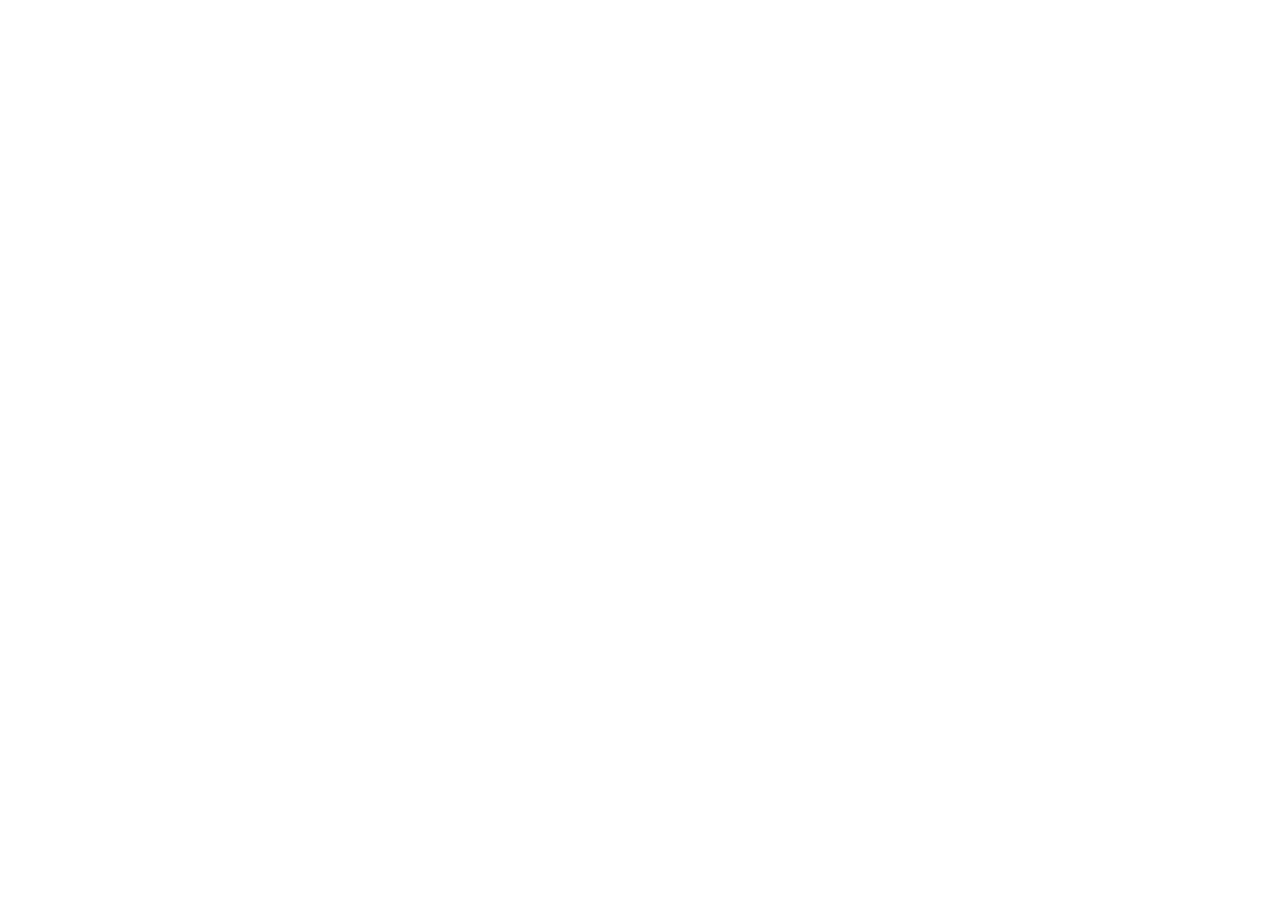
==== index.html @ 139dee9b "1" ====
<!DOCTYPE html>
<html lang="cs">
<head>
    <meta charset="UTF-8">
    <meta name="viewport" content="width=device-width, initial-scale=1.0">
    <link rel="stylesheet" href="style.css">
    <title>Projekt</title>
</head>
<body>
    
</body>
</html>
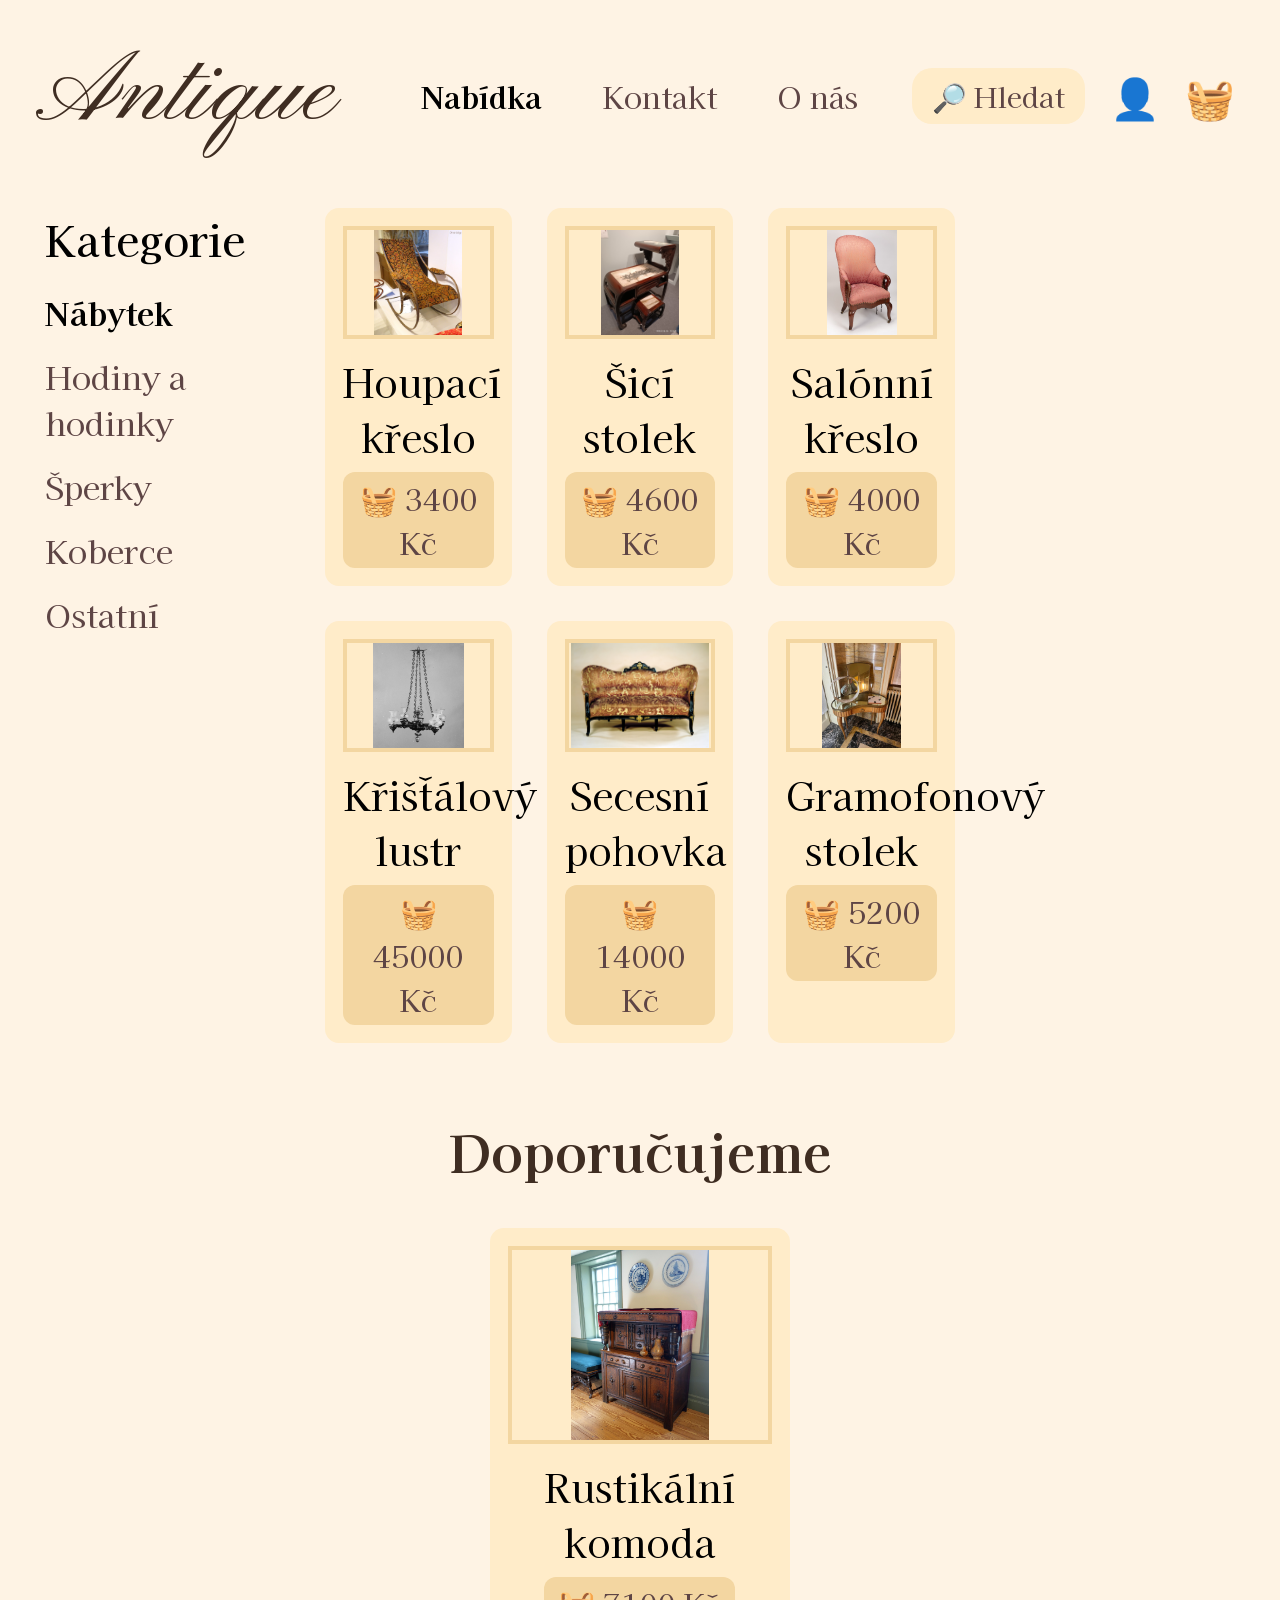
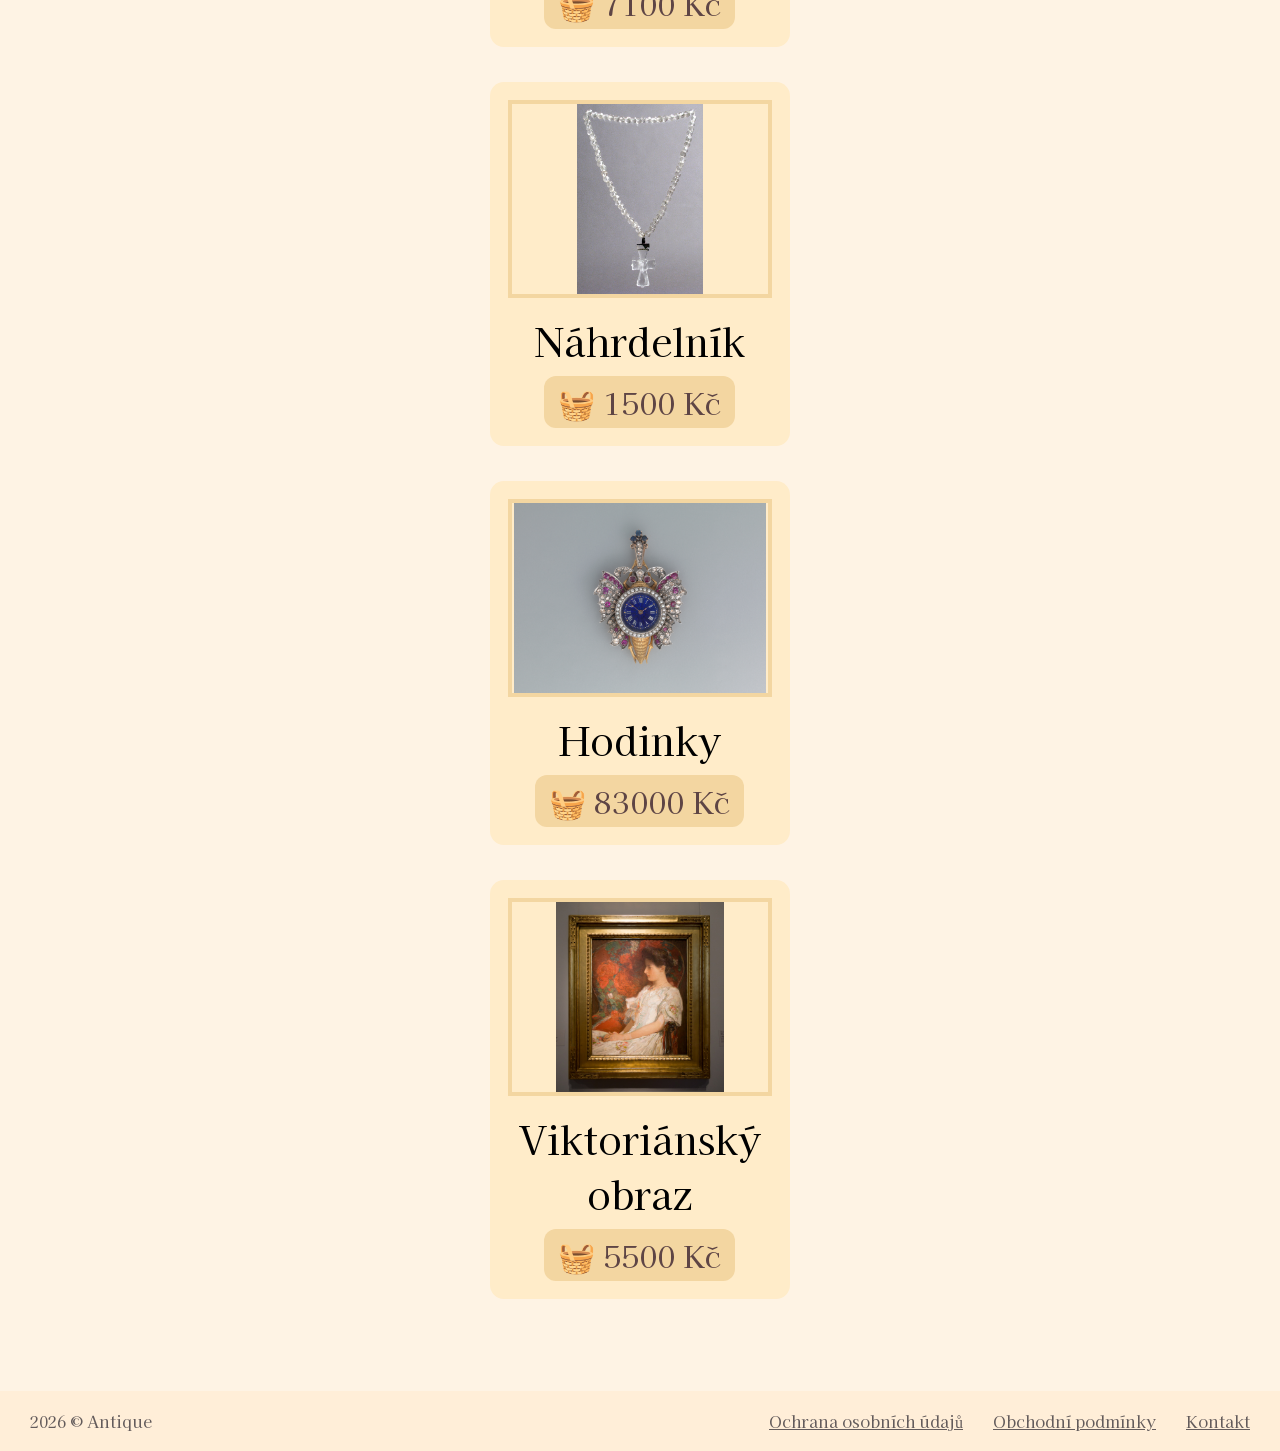
==== commit 5cdc274d: "html a css" ====
--- a/index.html
+++ b/index.html
@@ -4,9 +4,138 @@
     <meta charset="UTF-8">
     <meta name="viewport" content="width=device-width, initial-scale=1.0">
     <link rel="stylesheet" href="style.css">
+    <link rel="preconnect" href="https://fonts.googleapis.com">
+    <link rel="preconnect" href="https://fonts.gstatic.com" crossorigin>
+    <link href="https://fonts.googleapis.com/css2?family=Kaisei+Opti&family=Kapakana:wght@300..400&display=swap" rel="stylesheet">
     <title>Projekt</title>
 </head>
 <body>
+    <div class="container">
+        <header>
+        
+            <div class="logo">Antique</div>
+        
+            <nav>
+                <a href="#" class="active">Nabídka</a>
+                <a href="#">Kontakt</a>
+                <a href="#">O nás</a>
+            </nav>
+        
+            <div class="header-right">
+                <div class="search">🔎 Hledat</div>
+                <div class="icon">👤</div>
+                <div class="icon">🧺</div>
+            </div>
+        
+        </header>
     
-</body>
-</html>+        <div class="main">
+    
+            <aside class="sidebar">
+        
+                <h2>Kategorie</h2>
+        
+                <ul>
+                    <li><a class="selected" href="#">Nábytek</a></li>
+                    <li><a href="#">Hodiny a hodinky</a></li>
+                    <li><a href="#">Šperky</a></li>
+                    <li><a href="#">Koberce</a></li>
+                    <li><a href="#">Ostatní</a></li>
+                </ul>
+        
+            </aside>
+        
+            <section class="content">
+        
+                <div class="products">
+        
+                    <div class="product-card">
+                        <img src="./images/chair.jpg">
+                        <div class="product-name">Houpací křeslo</div>
+                        <div class="price">🧺 3400 Kč</div>
+                    </div>
+        
+                    <div class="product-card">
+                        <img src="./images/table2.jpg">
+                        <div class="product-name">Šicí stolek</div>
+                        <div class="price">🧺 4600 Kč</div>
+                    </div>
+        
+                    <div class="product-card">
+                        <img src="./images/chair2.jpg">
+                        <div class="product-name">Salónní křeslo</div>
+                        <div class="price">🧺 4000 Kč</div>
+                    </div>
+        
+                    <div class="product-card active">
+                        <img src="./images/chandelier.jpg">
+                        <div class="product-name">Křišťálový lustr</div>
+                        <div class="price">🧺 45000 Kč</div>
+                    </div>
+        
+                    <div class="product-card">
+                        <img src="./images/sofa.jpg">
+                        <div class="product-name">Secesní pohovka</div>
+                        <div class="price">🧺 14000 Kč</div>
+                    </div>
+        
+                    <div class="product-card">
+                        <img src="./images/table.jpg">
+                        <div class="product-name">Gramofonový stolek</div>
+                        <div class="price">🧺 5200 Kč</div>
+                    </div>
+        
+                </div>
+        
+                <h2 class="section-title">Doporučujeme</h2>
+        
+                <div class="recommended">
+        
+                    <div class="product-card">
+                        <img src="./images/cupboard.jpg">
+                        <div class="product-name">Rustikální komoda</div>
+                        <div class="price">🧺 7100 Kč</div>
+                    </div>
+        
+                    <div class="product-card">
+                        <img src="./images/necklace.jpg">
+                        <div class="product-name">Náhrdelník</div>
+                        <div class="price">🧺 1500 Kč</div>
+                    </div>
+        
+                    <div class="product-card">
+                        <img src="./images/watch6.jpg">
+                        <div class="product-name">Hodinky</div>
+                        <div class="price">🧺 83000 Kč</div>
+                    </div>
+        
+                    <div class="product-card">
+                        <img src="./images/painting5.jpg">
+                        <div class="product-name">Viktoriánský obraz</div>
+                        <div class="price">🧺 5500 Kč</div>
+                    </div>
+        
+                </div>
+        
+            </section>
+        
+        </div>
+    </div>
+    
+    
+    <footer>
+
+        <div>2026 © Antique</div>
+    
+        <div class="footer-links">
+            <a href="#">Ochrana osobních údajů</a>
+            <a href="#">Obchodní podmínky</a>
+            <a href="#">Kontakt</a>
+        </div>
+    
+    </footer>
+    
+    </div>
+    
+    </body>
+    </html>
--- a/style.css
+++ b/style.css
@@ -0,0 +1,263 @@
+:root {
+    --color-bg: #FEF3E4;
+    --color-bg-highlighted: #F3D6A1;
+    --color-bg-dark: #FFECC9;
+    --color-bg-footer: #FFEED8;
+    --color-text-main: #000000;
+    --color-text-secondary: #5E4545;
+    --color-text-footer: #635B5B;
+}
+
+*{
+    margin:0;
+    padding:0;
+    box-sizing:border-box;
+}
+
+body{
+    background: var(--color-bg);
+    font-family: "Kaisei Opti", serif;
+    font-weight: 400;
+    font-style: normal;
+    color:#3f2d22;
+}
+
+.container{
+    width:98%;
+    margin:auto;
+    min-height: 100vh;
+    display: grid;
+    grid-template-rows: auto 1fr auto;
+    padding: 2rem;
+}
+
+/* HEADER */
+
+header{
+    display: grid;
+    grid-template-columns: 1fr auto 1fr;
+    align-items: center;
+    padding-bottom: 3rem;
+}
+
+.logo {
+    font-family: "Kapakana", cursive;
+    font-optical-sizing: auto;
+    font-weight: 400;
+    font-style: normal;
+    font-size: 8rem;
+}
+
+nav{
+    display:flex;
+    gap:60px;
+}
+
+nav a{
+    text-decoration:none;
+    color: var(--color-text-secondary);
+    font-size:30px;
+    transition:0.3s;
+}
+
+nav a:hover{
+    color:var(--color-text-main);
+}
+
+nav .active{
+    color:var(--color-text-main);
+    font-weight:600;
+}
+
+.header-right{
+    display: flex;
+    align-items: center;
+    gap: 25px;
+    justify-content: flex-end;
+}
+
+.search{
+    background:var(--color-bg-dark);
+    border-radius:20px;
+    padding:8px 20px;
+    display:flex;
+    align-items:center;
+    gap:10px;
+    color: var(--color-text-secondary);
+    font-size:28px;
+}
+
+.icon{
+    font-size:40px;
+    cursor:pointer;
+}
+
+/* LAYOUT */
+
+.main{
+    display: grid;
+    grid-template-columns: 220px 1fr 220px;
+    gap: 60px;
+}
+
+/* SIDEBAR */
+
+.sidebar{
+    width:220px;
+}
+
+.sidebar h2{
+    font-size:42px;
+    margin-bottom:20px;
+    font-weight:400;
+    color: var(--color-text-main);
+    font-weight:500;
+}
+
+.sidebar ul{
+    list-style:none;
+}
+
+.sidebar li{
+    margin-bottom:18px;
+}
+
+.sidebar a{
+    text-decoration:none;
+    color:var(--color-text-secondary);
+    font-size:32px;
+}
+
+.sidebar .selected{
+    color:var(--color-text-main);
+    font-weight:600;
+}
+
+/* PRODUCTS */
+
+.content{
+    flex:1;
+}
+
+.products{
+    display:grid;
+    grid-template-columns:repeat(3, minmax(180px, 1fr));
+    gap:35px;
+    justify-items: center;
+    max-width: 1200px;
+    margin: 0 auto;
+}
+
+.product-card{
+    background:var(--color-bg-dark);
+    color: var(--color-text-main);
+    padding:18px;
+    border-radius:14px;
+    width:100%;
+    max-width: 300px;
+    text-align:center;
+    transition:0.3s;
+}
+
+.product-card:hover{
+    transform:translateY(-4px);
+}
+
+.product-card.active{
+    
+}
+
+.product-card img{
+    width: 100%;
+    aspect-ratio: 4 / 3;
+    object-fit: contain;
+    border: 4px solid var(--color-bg-highlighted);
+}
+
+.product-name{
+    font-size:38px;
+    margin-top:10px;
+}
+
+.price{
+    margin-top:8px;
+    background: var(--color-bg-highlighted);
+    display:inline-block;
+    padding:4px 14px;
+    border-radius:12px;
+    font-size:30px;
+    color:var(--color-text-secondary);
+}
+
+/* RECOMMENDED */
+
+.section-title{
+    text-align:center;
+    font-size:52px;
+    margin:70px 0 40px;
+}
+
+.recommended{
+    display:flex;
+    gap:35px;
+    justify-content:center;
+    flex-wrap:wrap;
+}
+
+/* FOOTER */
+
+footer{
+    margin-top:60px;
+    background:var(--color-bg-footer);
+    padding:18px 30px;
+    display:flex;
+    justify-content:space-between;
+    align-items:center;
+    color:var(--color-text-footer);
+}
+
+.footer-links{
+    display:flex;
+    gap:30px;
+}
+
+.footer-links a{
+    text-decoration:underline;
+    color: var(--color-text-footer);
+}
+
+/* RESPONSIVE */
+
+@media(max-width:1200px){
+
+    .products{
+        grid-template-columns:repeat(2, minmax(180px, 1fr));
+    }
+
+}
+
+@media(max-width:900px){
+
+    header{
+        flex-direction:column;
+        gap:25px;
+    }
+
+    .main{
+        flex-direction:column;
+    }
+
+    .sidebar{
+        width:100%;
+    }
+
+    .products{
+        grid-template-columns:1fr;
+        justify-items:center;
+    }
+
+    nav{
+        gap:25px;
+    }
+
+}
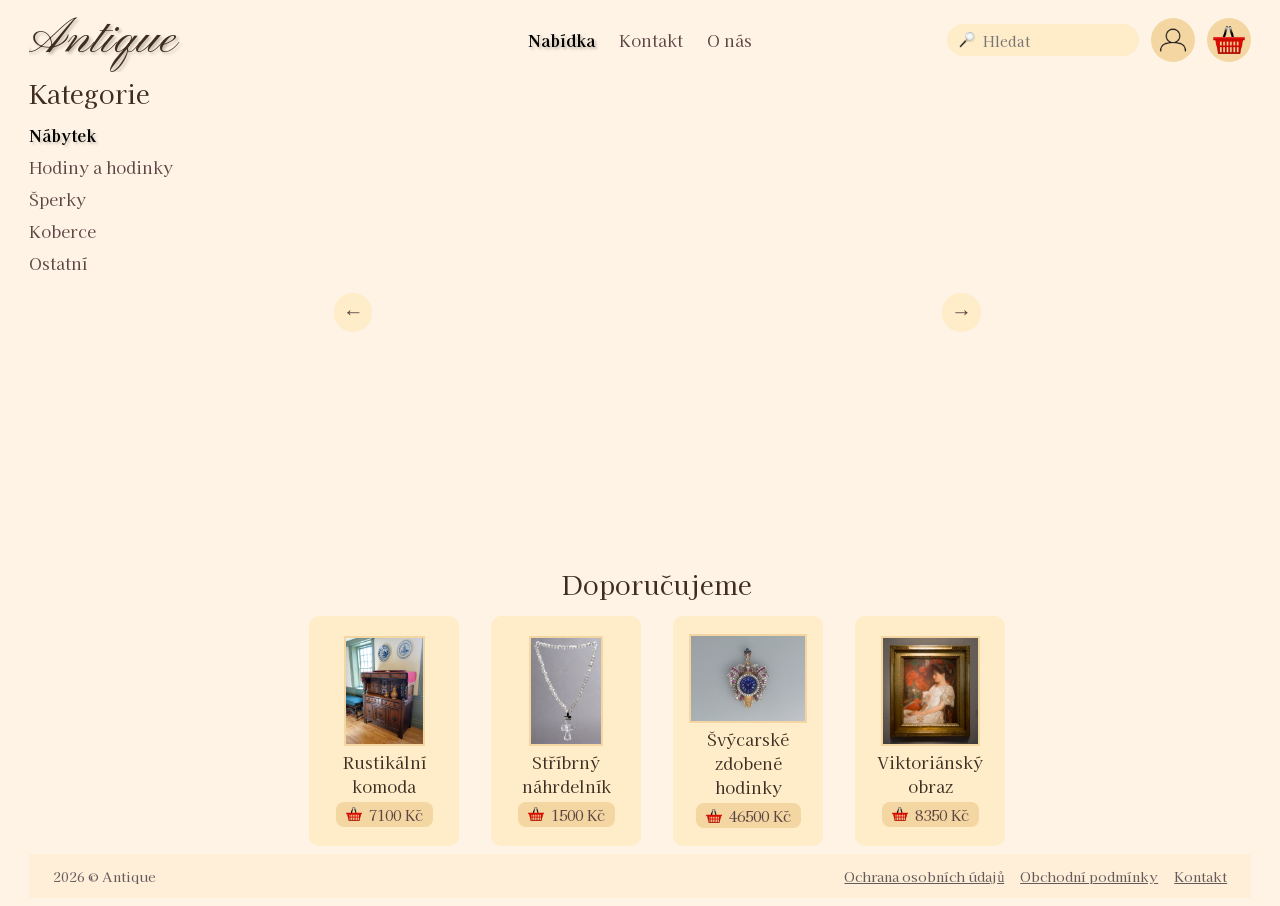
==== commit dac765c0: "final" ====
--- a/index.html
+++ b/index.html
@@ -3,6 +3,10 @@
 <head>
     <meta charset="UTF-8">
     <meta name="viewport" content="width=device-width, initial-scale=1.0">
+    <link rel="apple-touch-icon" sizes="180x180" href="/apple-touch-icon.png">
+    <link rel="icon" type="image/png" sizes="32x32" href="/favicon-32x32.png">
+    <link rel="icon" type="image/png" sizes="16x16" href="/favicon-16x16.png">
+    <link rel="manifest" href="/site.webmanifest">
     <link rel="stylesheet" href="style.css">
     <link rel="preconnect" href="https://fonts.googleapis.com">
     <link rel="preconnect" href="https://fonts.gstatic.com" crossorigin>
@@ -10,132 +14,449 @@
     <title>Projekt</title>
 </head>
 <body>
-    <div class="container">
-        <header>
-        
-            <div class="logo">Antique</div>
-        
-            <nav>
-                <a href="#" class="active">Nabídka</a>
-                <a href="#">Kontakt</a>
-                <a href="#">O nás</a>
-            </nav>
-        
-            <div class="header-right">
-                <div class="search">🔎 Hledat</div>
-                <div class="icon">👤</div>
-                <div class="icon">🧺</div>
-            </div>
-        
-        </header>
-    
-        <div class="main">
-    
-            <aside class="sidebar">
-        
-                <h2>Kategorie</h2>
-        
-                <ul>
-                    <li><a class="selected" href="#">Nábytek</a></li>
-                    <li><a href="#">Hodiny a hodinky</a></li>
-                    <li><a href="#">Šperky</a></li>
-                    <li><a href="#">Koberce</a></li>
-                    <li><a href="#">Ostatní</a></li>
-                </ul>
-        
-            </aside>
-        
-            <section class="content">
-        
-                <div class="products">
-        
+<div class="container">
+
+    <header>
+        <div class="logo">Antique</div>
+
+        <nav>
+            <a href="#" class="active">Nabídka</a>
+            <a href="./contacts.html">Kontakt</a>
+            <a href="./aboutus.html">O nás</a>
+        </nav>
+
+        <div class="header-right">
+            <div class="search">
+                <div class="icon-no-bg">
+                    <img src="icons/search.png" alt="">
+                </div>
+                <input type="text" id="search-desktop" placeholder="Hledat">
+                <button class="search-clear" id="clear-desktop" aria-label="Vymazat hledání">&#x2715;</button>
+            </div>
+            <div class="icon-bg">
+                <img src="icons/user.png" alt="">
+            </div>
+            <div class="icon-bg">
+                <img src="icons/shopping_cart.png" alt="">
+            </div>
+        </div>
+
+        <div class="search search-mobile">
+            <div class="icon-no-bg">
+                <img src="icons/search.png" alt="">
+            </div>
+            <input type="text" id="search-mobile" placeholder="Hledat">
+            <button class="search-clear" id="clear-mobile" aria-label="Vymazat hledání">&#x2715;</button>
+        </div>
+    </header>
+
+    <div class="main">
+
+        <aside class="sidebar">
+            <h2 class="section-title">Kategorie</h2>
+            <ul id="category-list" class="category-list">
+                <li><a class="selected" href="#" data-category="nabytek">Nábytek</a></li>
+                <li><a href="#" data-category="hodiny">Hodiny a hodinky</a></li>
+                <li><a href="#" data-category="sperky">Šperky</a></li>
+                <li><a href="#" data-category="koberce">Koberce</a></li>
+                <li><a href="#" data-category="ostatni">Ostatní</a></li>
+            </ul>
+        </aside>
+
+        <section class="content">
+            <div class="gallery-wrapper">
+                <button class="arrow-btn" id="arrow-prev" aria-label="Předchozí stránka">&#8592;</button>
+                <div class="products" id="product-grid"></div>
+                <button class="arrow-btn" id="arrow-next" aria-label="Další stránka">&#8594;</button>
+            </div>
+            <div class="dot-indicator" id="dot-indicator"></div>
+
+            <h2 class="section-title section-title--recommended">Doporučujeme</h2>
+
+            <div class="recommended-clip">
+                <div class="recommended" id="recommended">
                     <div class="product-card">
-                        <img src="./images/chair.jpg">
-                        <div class="product-name">Houpací křeslo</div>
-                        <div class="price">🧺 3400 Kč</div>
+                        <div class="product-card-image"><img src="./images/furniture/cupboard.jpg" alt=""></div>
+                        <div class="product-name">Rustikální komoda</div>
+                        <div class="price">7100 Kč</div>
                     </div>
-        
                     <div class="product-card">
-                        <img src="./images/table2.jpg">
-                        <div class="product-name">Šicí stolek</div>
-                        <div class="price">🧺 4600 Kč</div>
+                        <div class="product-card-image"><img src="./images/jewelry/necklace.jpg" alt=""></div>
+                        <div class="product-name">Stříbrný náhrdelník</div>
+                        <div class="price">1500 Kč</div>
                     </div>
-        
                     <div class="product-card">
-                        <img src="./images/chair2.jpg">
-                        <div class="product-name">Salónní křeslo</div>
-                        <div class="price">🧺 4000 Kč</div>
+                        <div class="product-card-image"><img src="./images/clocks/watch6.jpg" alt=""></div>
+                        <div class="product-name">Švýcarské zdobené hodinky</div>
+                        <div class="price">46500 Kč</div>
                     </div>
-        
-                    <div class="product-card active">
-                        <img src="./images/chandelier.jpg">
-                        <div class="product-name">Křišťálový lustr</div>
-                        <div class="price">🧺 45000 Kč</div>
+                    <div class="product-card">
+                        <div class="product-card-image"><img src="./images/misc/painting5.jpg" alt=""></div>
+                        <div class="product-name">Viktoriánský obraz</div>
+                        <div class="price">8350 Kč</div>
                     </div>
-        
-                    <div class="product-card">
-                        <img src="./images/sofa.jpg">
-                        <div class="product-name">Secesní pohovka</div>
-                        <div class="price">🧺 14000 Kč</div>
-                    </div>
-        
-                    <div class="product-card">
-                        <img src="./images/table.jpg">
-                        <div class="product-name">Gramofonový stolek</div>
-                        <div class="price">🧺 5200 Kč</div>
-                    </div>
-        
                 </div>
-        
-                <h2 class="section-title">Doporučujeme</h2>
-        
-                <div class="recommended">
-        
-                    <div class="product-card">
-                        <img src="./images/cupboard.jpg">
-                        <div class="product-name">Rustikální komoda</div>
-                        <div class="price">🧺 7100 Kč</div>
-                    </div>
-        
-                    <div class="product-card">
-                        <img src="./images/necklace.jpg">
-                        <div class="product-name">Náhrdelník</div>
-                        <div class="price">🧺 1500 Kč</div>
-                    </div>
-        
-                    <div class="product-card">
-                        <img src="./images/watch6.jpg">
-                        <div class="product-name">Hodinky</div>
-                        <div class="price">🧺 83000 Kč</div>
-                    </div>
-        
-                    <div class="product-card">
-                        <img src="./images/painting5.jpg">
-                        <div class="product-name">Viktoriánský obraz</div>
-                        <div class="price">🧺 5500 Kč</div>
-                    </div>
-        
+            </div>
+            <div class="rec-dot-indicator" id="rec-dot-indicator"></div>
+        </section>
+
+    </div>
+
+    <footer>
+    <div>2026 © Antique</div>
+    <div class="footer-links">
+        <a href="#">Ochrana osobních údajů</a>
+        <a href="#">Obchodní podmínky</a>
+        <a href="#">Kontakt</a>
+    </div>
+    </footer>
+</div>
+
+<script>
+const PRODUCTS = {
+    nabytek: [
+        { name: "Houpací křeslo", price: "3 400 Kč",  img: "./images/furniture/chair.jpg" },
+        { name: "Šicí stolek", price: "4 650 Kč",  img: "./images/furniture/table2.jpg" },
+        { name: "Salónní křeslo", price: "4 000 Kč",  img: "./images/furniture/chair2.jpg" },
+        { name: "Křišťálový lustr", price: "45 000 Kč", img: "./images/furniture/chandelier.jpg" },
+        { name: "Secesní pohovka", price: "14 150 Kč", img: "./images/furniture/sofa.jpg" },
+        { name: "Gramofonový stolek", price: "5 200 Kč",  img: "./images/furniture/table.jpg" },
+        { name: "Rustikální komoda", price: "7 150 Kč",  img: "./images/furniture/cupboard.jpg" },
+        { name: "Kovová lampa", price: "4 800 Kč", img: "./images/furniture/lamp.jpg" },
+        { name: "Čalouněná židle", price: "3 200 Kč",  img: "./images/furniture/chair3.jpg" },
+        { name: "Černá skleněná lampa", price: "2 100 Kč", img: "./images/furniture/lamp2.jpg" },
+        { name: "Bílá skleněná lampa", price: "2 050 Kč", img: "./images/furniture/lamp3.jpg" },
+        { name: "Selská skříň", price: "16 000 Kč", img: "./images/furniture/cupboard2.jfif" },
+    ],
+    hodiny: [
+        { name: "Hodinky se zdobením", price: "7 700 Kč", img: "./images/clocks/watch.jpg" },
+        { name: "Stojací hodiny", price: "18 400 Kč", img: "./images/clocks/clock2.jpg" },
+        { name: "Náramkové hodinky", price: "10 500 Kč", img: "./images/clocks/watch2.jpg" },
+        { name: "Klasické hodinky", price: "8 100 Kč", img: "./images/clocks/watch3.jpg" },
+        { name: "Stolní dřevěné hodiny", price: "5 300 Kč", img: "./images/clocks/clock3.jpg" },
+        { name: "Modré nástěnné hodiny", price: "3 750 Kč", img: "./images/clocks/clock4.jpg" },
+        { name: "Zdobené porcelánové hodiny", price: "12 000 Kč", img: "./images/clocks/clock5.jpg" },
+        { name: "Krbové hodiny", price: "9 500 Kč", img: "./images/clocks/clock6.jpg" },
+        { name: "Kapesní hodinky", price: "8 350 Kč", img: "./images/clocks/watch4.jpg" },
+        { name: "Černé nástěnné hodiny", price: "3 050 Kč", img: "./images/clocks/clock7.jpg" },
+        { name: "Dřevěné nástěnné hodiny", price: "3 450 Kč", img: "./images/clocks/clock8.jpg" },
+        { name: "Rustikální dřevěné hodiny", price: "5 650 Kč", img: "./images/clocks/clock9.jpg" },
+        { name: "Starožitné hodinky", price: "5 300 Kč", img: "./images/clocks/watch5.jpg" },
+        { name: "Sloupkové hodiny", price: "7 350 Kč", img: "./images/clocks/clock10.jpg" },
+        { name: "Dubové hodiny", price: "18 350 Kč", img: "./images/clocks/clock11.jpg" },
+        { name: "Seiko stolní budík", price: "2 200 Kč", img: "./images/clocks/clock12.jpg" },
+        { name: "Švýcarské zdobené hodinky", price: "46 500 Kč", img: "./images/clocks/watch6.jpg" },
+        { name: "Věžní hodiny", price: "11 950 Kč", img: "./images/clocks/clock13.jpg" },
+        { name: "Černé hodiny", price: "11 500 Kč", img: "./images/clocks/clock14.jpg" },
+        { name: "Švýcarské hodinky", price: "13 550 Kč", img: "./images/clocks/watch7.jpg" },
+        { name: "Empírové hodiny", price: "11 050 Kč", img: "./images/clocks/clock.jpg" },
+        { name: "Zlaté hodinky", price: "41 550 Kč", img: "./images/clocks/watch8.jpg" },
+        { name: "Turecké hodiny", price: "21 700 Kč", img: "./images/clocks/clock15.jpg" },
+        { name: "Hodiny s kalendářem", price: "36 200 Kč", img: "./images/clocks/clock16.jpg" },
+    ],
+    sperky: [
+        { name: "Filigránové náušnice", price: "3 150 Kč", img: "./images/jewelry/earrings.jpg" },
+        { name: "Prsten s diamantem", price: "30 000 Kč", img: "./images/jewelry/ring.jpg" },
+        { name: "Stříbrný náhrdelník", price: "1 500 Kč", img: "./images/jewelry/necklace.jpg" },
+        { name: "Visací stříbrné náušnice", price: "4 000 Kč", img: "./images/jewelry/earrings2.jpg" },
+        { name: "Prsten s barevným kamenem", price: "20 000 Kč", img: "./images/jewelry/ring2.jpg" },
+        { name: "Náušnice s ornamenty", price: "7 350 Kč", img: "./images/jewelry/earrings3.jpg" },
+        { name: "Prsten zdobený diamanty", price: "52 350 Kč", img: "./images/jewelry/ring3.jpg" },
+        { name: "Kovový náhrdelník", price: "4 350 Kč", img: "./images/jewelry/necklace2.png" },
+        { name: "Rytý prsten", price: "12 300 Kč", img: "./images/jewelry/ring4.jpg" },
+        { name: "Zlatý prsten", price: "31 200 Kč", img: "./images/jewelry/ring5.jpg" },
+        { name: "Korálové náušnice", price: "7 750 Kč", img: "./images/jewelry/earrings4.jpg" },
+        { name: "Smaragdový náhrdelník", price: "11 850 Kč", img: "./images/jewelry/necklace3.jpg" },
+    ],
+    koberce: [
+        { name: "Tkaný koberec", price: "8 900 Kč", img: "./images/carpets/carpet.jpg" },
+        { name: "Perský koberec", price: "13 500 Kč", img: "./images/carpets/carpet2.jpg" },
+        { name: "Ornamentální koberec", price: "11 650 Kč", img: "./images/carpets/carpet3.jpg" },
+        { name: "Červený koberec", price: "7 650 Kč", img: "./images/carpets/carpet4.jpg" },
+        { name: "Orientální běhoun", price: "8 100 Kč", img: "./images/carpets/carpet5.jpg" },
+        { name: "Geometrický koberec", price: "12 000 Kč", img: "./images/carpets/carpet6.jpg" },
+        { name: "Hedvábný běhoun", price: "9 300 Kč", img: "./images/carpets/carpet7.jpg" },
+        { name: "Modrý koberec", price: "8 300 Kč", img: "./images/carpets/carpet8.jpg" },
+        { name: "Vintage tapisérie", price: "11 400 Kč", img: "./images/carpets/carpet9.jpg" },
+        { name: "Turecký koberec", price: "12 350 Kč", img: "./images/carpets/carpet10.jpeg" },
+        { name: "Kavkazský koberec", price: "10 100 Kč", img: "./images/carpets/carpet11.jpg" },
+        { name: "Ručně tkaný koberec", price: "13 700 Kč", img: "./images/carpets/carpet12.jpg" },
+    ],
+    ostatni: [
+        { name: "Zátiší s ovocem", price: "6 300 Kč", img: "./images/misc/painting.jpg" },
+        { name: "Skleněný hrnek", price: "1 300 Kč", img: "./images/misc/cup.jpg" },
+        { name: "Mramorová socha", price: "26 000 Kč", img: "./images/misc/bust.jpg" },
+        { name: "Portrétní fotografie", price: "5 600 Kč", img: "./images/misc/painting2.jpg" },
+        { name: "Skleněné sousoší", price: "8 150 Kč", img: "./images/misc/figurine.jpg" },
+        { name: "Keramická nádoba", price: "3 250 Kč", img: "./images/misc/vase.jpg" },
+        { name: "Portrétní miniatura", price: "6 300 Kč", img: "./images/misc/painting3.jpg" },
+        { name: "Zdobená číše", price: "3 400 Kč", img: "./images/misc/cup2.jpg" },
+        { name: "Stříbrná lžíce", price: "900 Kč", img: "./images/misc/spoon.jpg" },
+        { name: "Krajinomalba", price: "13 050 Kč", img: "./images/misc/painting4.jpg" },
+        { name: "Květinová soška", price: "4 600 Kč", img: "./images/misc/figurine2.jpg" },
+        { name: "Viktoriánský obraz", price: "8 350 Kč", img: "./images/misc/painting5.jpg" },
+    ],
+};
+
+const PER_PAGE = 6;
+let currentCategory = "nabytek";
+let currentPage = 1;
+let searchResults = null;
+
+const grid = document.getElementById("product-grid");
+const prevBtn = document.getElementById("arrow-prev");
+const nextBtn = document.getElementById("arrow-next");
+const dotIndicator = document.getElementById("dot-indicator");
+
+function isMobile() { return window.innerWidth <= 500; }
+function isDesktop() { return window.innerWidth > 900; }
+
+function allProducts() {
+    return Object.values(PRODUCTS).flat();
+}
+
+function activeItems() {
+    return searchResults !== null ? searchResults : PRODUCTS[currentCategory];
+}
+
+function totalPages() {
+    if (isMobile()) return 1;
+    return Math.ceil(activeItems().length / PER_PAGE);
+}
+
+function renderDots(total) {
+    if (isMobile() || total <= 1) { dotIndicator.innerHTML = ""; return; }
+    dotIndicator.innerHTML = Array.from({length: total}, (_, i) =>
+        `<span class="dot${i + 1 === currentPage ? " active" : ""}" data-page="${i + 1}"></span>`
+    ).join("");
+}
+
+function renderGrid() {
+    const items = activeItems();
+    const total = totalPages();
+    const slice = isMobile() ? items : items.slice((currentPage - 1) * PER_PAGE, currentPage * PER_PAGE);
+
+    const showArrows = isDesktop() && total > 1;
+    prevBtn.style.display = showArrows ? "flex" : "none";
+    nextBtn.style.display = showArrows ? "flex" : "none";
+
+    renderDots(total);
+
+    grid.classList.add("fade-out");
+    setTimeout(() => {
+        if (items.length === 0) {
+            grid.innerHTML = `<div class="search-no-results">Žádné produkty nenalezeny.</div>`;
+        } else {
+            grid.innerHTML = slice.map(p => `
+                <div class="product-card">
+                    <div class="product-card-image"><img src="${p.img}" alt="${p.name}"></div>
+                    <div class="product-name">${p.name}</div>
+                    <div class="price">${p.price}</div>
                 </div>
-        
-            </section>
-        
-        </div>
-    </div>
-    
-    
-    <footer>
-
-        <div>2026 © Antique</div>
-    
-        <div class="footer-links">
-            <a href="#">Ochrana osobních údajů</a>
-            <a href="#">Obchodní podmínky</a>
-            <a href="#">Kontakt</a>
-        </div>
-    
-    </footer>
-    
-    </div>
-    
-    </body>
-    </html>+            `).join("");
+        }
+        grid.classList.remove("fade-out");
+        grid.classList.add("fade-in");
+        setTimeout(() => grid.classList.remove("fade-in"), 300);
+    }, 180);
+}
+
+function doSearch(query) {
+    const q = query.trim().toLowerCase();
+    if (q === "") {
+        clearSearch();
+        return;
+    }
+    searchResults = allProducts().filter(p => p.name.toLowerCase().includes(q));
+    document.querySelectorAll("#category-list a").forEach(a => a.classList.remove("selected"));
+    currentPage = 1;
+    renderGrid();
+}
+
+function clearSearch() {
+    searchResults = null;
+    document.querySelectorAll("#category-list a").forEach(a => {
+        a.classList.toggle("selected", a.dataset.category === currentCategory);
+    });
+    currentPage = 1;
+    renderGrid();
+}
+
+[["clear-desktop", "search-desktop"], ["clear-mobile", "search-mobile"]].forEach(([btnId, inputId]) => {
+    const btn = document.getElementById(btnId);
+    const input = document.getElementById(inputId);
+    if (!btn || !input) return;
+    const syncBtn = () => { btn.style.display = input.value ? "flex" : "none"; };
+    input.addEventListener("input", syncBtn);
+    syncBtn();
+    btn.addEventListener("click", () => {
+        ["search-desktop", "search-mobile"].forEach(id => {
+            const el = document.getElementById(id);
+            if (el) el.value = "";
+        });
+        [document.getElementById("clear-desktop"), document.getElementById("clear-mobile")].forEach(b => { if (b) b.style.display = "none"; });
+        clearSearch();
+        input.focus();
+    });
+});
+
+
+["search-desktop", "search-mobile"].forEach(id => {
+    const input = document.getElementById(id);
+    if (!input) return;
+    input.addEventListener("keydown", e => {
+        if (e.key === "Enter") {
+            ["search-desktop", "search-mobile"].forEach(otherId => {
+                const other = document.getElementById(otherId);
+                if (other) other.value = input.value;
+            });
+            ["clear-desktop", "clear-mobile"].forEach(btnId => {
+                const btn = document.getElementById(btnId);
+                if (btn) btn.style.display = input.value ? "flex" : "none";
+            });
+            doSearch(input.value);
+        }
+    });
+    input.addEventListener("input", () => {
+        const clearBtn = document.getElementById(id === "search-desktop" ? "clear-desktop" : "clear-mobile");
+        if (clearBtn) clearBtn.style.display = input.value ? "flex" : "none";
+        const otherClearBtn = document.getElementById(id === "search-desktop" ? "clear-mobile" : "clear-desktop");
+        if (input.value === "") {
+            ["search-desktop", "search-mobile"].forEach(otherId => {
+                const other = document.getElementById(otherId);
+                if (other) other.value = "";
+            });
+            if (otherClearBtn) otherClearBtn.style.display = "none";
+            clearSearch();
+        }
+    });
+});
+
+prevBtn.addEventListener("click", () => {
+    currentPage = currentPage <= 1 ? totalPages() : currentPage - 1;
+    renderGrid();
+});
+
+nextBtn.addEventListener("click", () => {
+    currentPage = currentPage >= totalPages() ? 1 : currentPage + 1;
+    renderGrid();
+});
+
+dotIndicator.addEventListener("click", e => {
+    const dot = e.target.closest(".dot");
+    if (!dot) return;
+    currentPage = +dot.dataset.page;
+    renderGrid();
+});
+
+document.getElementById("category-list").addEventListener("click", e => {
+    const link = e.target.closest("a[data-category]");
+    if (!link) return;
+    e.preventDefault();
+    ["search-desktop", "search-mobile"].forEach(id => {
+        const input = document.getElementById(id);
+        if (input) input.value = "";
+    });
+    searchResults = null;
+    document.querySelectorAll("#category-list a").forEach(a => a.classList.remove("selected"));
+    link.classList.add("selected");
+    currentCategory = link.dataset.category;
+    currentPage = 1;
+    renderGrid();
+});
+
+window.addEventListener("resize", () => {
+    currentPage = 1;
+    renderGrid();
+    recInit();
+});
+
+(function() {
+    const header = document.querySelector("header");
+    window.addEventListener("scroll", () => {
+        if (window.innerWidth > 900) return;
+        if (window.scrollY > 10) {
+            header.classList.add("header-scrolled");
+        } else {
+            header.classList.remove("header-scrolled");
+        }
+    }, { passive: true });
+})();
+
+(function() {
+    const params = new URLSearchParams(window.location.search);
+    const q = params.get("q");
+    const cat = params.get("category");
+    if (q && q.trim()) {
+        ["search-desktop", "search-mobile"].forEach(id => {
+            const el = document.getElementById(id);
+            if (el) el.value = q;
+        });
+        ["clear-desktop", "clear-mobile"].forEach(id => {
+            const btn = document.getElementById(id);
+            if (btn) btn.style.display = "flex";
+        });
+        doSearch(q);
+    } else if (cat && PRODUCTS[cat]) {
+        currentCategory = cat;
+        document.querySelectorAll("#category-list a").forEach(a => {
+            a.classList.toggle("selected", a.dataset.category === cat);
+        });
+        renderGrid();
+    } else {
+        renderGrid();
+    }
+})();
+
+const recStrip = document.getElementById("recommended");
+const recDotEl = document.getElementById("rec-dot-indicator");
+let recOffset = 0;
+
+function isTablet() { return window.innerWidth <= 900 && window.innerWidth > 500; }
+
+function recCardWidth() {
+    const clip = document.querySelector(".recommended-clip");
+    const strip = recStrip;
+    if (!clip) return 0;
+    const gap = parseFloat(getComputedStyle(strip).gap) || 16;
+    const cardW = (clip.offsetWidth - 2 * gap) / 3;
+    return cardW + gap;
+}
+
+function recMaxOffset() {
+    const cards = recStrip.querySelectorAll(".product-card").length;
+    return Math.max(0, cards - 3);
+}
+
+function recRender() {
+    if (!isTablet()) {
+        recStrip.style.transform = "";
+        recDotEl.innerHTML = "";
+        return;
+    }
+    const max = recMaxOffset();
+    recOffset = Math.max(0, Math.min(recOffset, max));
+    recStrip.style.transform = `translateX(-${recOffset * recCardWidth()}px)`;
+
+    recDotEl.innerHTML = Array.from({length: max + 1}, (_, i) =>
+        `<span class="rec-dot${i === recOffset ? " active" : ""}" data-i="${i}"></span>`
+    ).join("");
+}
+
+recDotEl.addEventListener("click", e => {
+    const dot = e.target.closest(".rec-dot");
+    if (!dot) return;
+    recOffset = +dot.dataset.i;
+    recRender();
+});
+
+function recInit() {
+    recOffset = 0;
+    recRender();
+}
+
+recInit();
+</script>
+
+</body>
+</html>
--- a/style.css
+++ b/style.css
@@ -8,256 +8,1227 @@
     --color-text-footer: #635B5B;
 }
 
-*{
-    margin:0;
-    padding:0;
-    box-sizing:border-box;
-}
-
-body{
+* { margin: 0; padding: 0; box-sizing: border-box; }
+
+body {
     background: var(--color-bg);
     font-family: "Kaisei Opti", serif;
     font-weight: 400;
-    font-style: normal;
-    color:#3f2d22;
-}
-
-.container{
-    width:98%;
-    margin:auto;
+    color: #3f2d22;
+    min-width: 320px;
+}
+
+.container {
+    width: 98%;
+    max-width: 100%;
+    margin: auto;
     min-height: 100vh;
     display: grid;
     grid-template-rows: auto 1fr auto;
-    padding: 2rem;
-}
-
-/* HEADER */
-
-header{
+    grid-template-columns: minmax(0, 1fr);
+    padding: max(0.5rem, 0.4167vw) max(1rem, 0.8333vw);
+    box-sizing: border-box;
+}
+
+header {
     display: grid;
     grid-template-columns: 1fr auto 1fr;
-    align-items: center;
-    padding-bottom: 3rem;
+    grid-template-areas: "logo nav right";
+    align-items: center;
+    padding-bottom: max(0.15rem, 0.125vw);
 }
 
 .logo {
+    grid-area: logo;
     font-family: "Kapakana", cursive;
-    font-optical-sizing: auto;
+    font-size: max(4rem, 3.3333vw);
+    text-shadow: 2px 2px 3px rgba(0,0,0,0.25);
+    min-width: 0;
+    overflow: hidden;
+}
+
+nav {
+    grid-area: nav;
+    display: flex;
+    justify-content: center;
+    gap: max(1.5rem, 1.25vw);
+}
+
+nav a {
+    text-decoration: none;
+    color: var(--color-text-secondary);
+    font-size: max(1rem, 0.8333vw);
+    transition: 0.3s;
+}
+
+nav a:hover { color: var(--color-text-main); }
+
+nav .active {
+    color: var(--color-text-main);
+    font-weight: bold;
+    text-shadow: 2px 2px 3px rgba(0,0,0,0.25);
+}
+
+.header-right {
+    grid-area: right;
+    justify-self: end;
+    display: flex;
+    align-items: center;
+    gap: max(0.75rem, 0.625vw);
+}
+
+.search {
+    background: var(--color-bg-dark);
+    width: max(12rem, 10vw);
+    height: max(2rem, 1.6667vw);
+    border-radius: 20px;
+    padding: 0 max(12px, 0.625vw);
+    display: flex;
+    align-items: center;
+    gap: max(8px, 0.4167vw);
+    overflow: hidden;
+}
+
+.search input {
+    flex: 1;
+    min-width: 0;
+    border: none;
+    outline: none;
+    background: transparent;
+    font-size: max(0.9rem, 0.75vw);
+    font-family: "Kaisei Opti", serif;
+    color: var(--color-text-main);
+}
+
+.search-clear {
+    display: none;
+    align-items: center;
+    justify-content: center;
+    flex-shrink: 0;
+    width: max(1rem, 0.875vw);
+    height: max(1rem, 0.875vw);
+    border: none;
+    background: var(--color-bg-highlighted);
+    color: var(--color-text-secondary);
+    border-radius: 50%;
+    cursor: pointer;
+    font-size: max(0.6rem, 0.5vw);
+    line-height: 1;
+    padding: 0;
+    transition: background 0.2s, color 0.2s;
+}
+
+.search-clear:hover {
+    background: var(--color-text-secondary);
+    color: var(--color-bg);
+}
+
+.icon-no-bg {
+    display: flex;
+    align-items: center;
+    justify-content: center;
+}
+
+.icon-no-bg img {
+    width: max(1rem, 0.8333vw);
+    height: max(1rem, 0.8333vw);
+    object-fit: contain;
+}
+
+.icon-bg {
+    display: flex;
+    align-items: center;
+    justify-content: center;
+    border-radius: 50%;
+    background: var(--color-bg-highlighted);
+    width: max(2.75rem, 2.2917vw);
+    height: max(2.75rem, 2.2917vw);
+    flex-shrink: 0;
+}
+
+.icon-bg img {
+    width: max(2rem, 1.6667vw);
+    height: max(2rem, 1.6667vw);
+    object-fit: contain;
+}
+
+.search-mobile { display: none; }
+
+.main {
+    display: grid;
+    grid-template-columns: minmax(0, max(175px, 9.1146vw)) 1fr minmax(0, max(140px, 7.2917vw));
+    gap: max(2rem, 1.6667vw);
+    min-width: 0;
+}
+
+.sidebar { width: 100%; max-width: max(175px, 9.1146vw); min-width: 0; }
+
+.sidebar ul { list-style: none; }
+.sidebar li { margin-bottom: max(0.5rem, 0.4167vw); }
+
+.sidebar a {
+    text-decoration: none;
+    color: var(--color-text-secondary);
+    font-size: max(1rem, 0.8333vw);
+}
+
+.sidebar .selected {
+    color: var(--color-text-main);
+    font-weight: bold;
+    text-shadow: 2px 2px 3px rgba(0,0,0,0.2);
+}
+
+.products {
+    display: grid;
+    grid-template-columns: repeat(3, minmax(0, max(150px, 7.8125vw)));
+    column-gap: max(2rem, 1.6667vw);
+    row-gap: max(1rem, 0.8333vw);
+    justify-content: center;
+    min-width: 0;
+}
+
+.product-card {
+    background: var(--color-bg-dark);
+    padding: max(1rem, 0.8333vw);
+    border-radius: max(10px, 0.5208vw);
+    width: 100%;
+    max-width: max(150px, 7.8125vw);
+    height: max(230px, 11.9792vw);
+    text-align: center;
+    transition: 0.3s;
+    display: flex;
+    flex-direction: column;
+    justify-content: center;
+    align-items: center;
+    gap: max(4px, 0.2083vw);
+}
+
+.product-card:hover { transform: translateY(-3px); }
+
+.product-card-image {
+    width: 100%;
+    max-height: max(110px, 5.7292vw);
+    flex-shrink: 0;
+    display: flex;
+    justify-content: center;
+    align-items: center;
+}
+
+.product-card-image img {
+    max-width: 100%;
+    max-height: 100%;
+    object-fit: contain;
+    border: 2px solid var(--color-bg-highlighted);
+}
+
+.product-name { font-size: max(1rem, 0.8333vw); }
+
+.price {
+    background: var(--color-bg-highlighted);
+    display: inline-flex;
+    align-items: center;
+    justify-content: center;
+    padding: max(2px, 0.1042vw) max(10px, 0.5208vw);
+    border-radius: max(8px, 0.4167vw);
+    font-size: max(0.9rem, 0.75vw);
+    color: var(--color-text-secondary);
+}
+
+.price::before {
+    content: "";
+    display: inline-block;
+    width: max(1rem, 0.8333vw);
+    height: max(1rem, 0.8333vw);
+    background-image: url("./icons/shopping_cart.png");
+    background-size: contain;
+    background-repeat: no-repeat;
+    background-position: center;
+    margin-right: max(0.4rem, 0.3333vw);
+}
+
+.section-title {
+    font-size: clamp(1.2rem, 5vw, max(1.6rem, 1.3333vw));
+    margin-bottom: max(0.75rem, 0.625vw);
     font-weight: 400;
-    font-style: normal;
-    font-size: 8rem;
-}
-
-nav{
-    display:flex;
-    gap:60px;
-}
-
-nav a{
-    text-decoration:none;
+    overflow-wrap: break-word;
+}
+.section-title--recommended {
+    text-align: center;
+    margin-top: max(0.9rem, 0.75vw);
+    margin-bottom: max(0.9rem, 0.75vw);
+}
+.recommended {
+    display: flex;
+    gap: max(2rem, 1.6667vw);
+    justify-content: center;
+    flex-wrap: wrap;
+}
+.recommended .product-card {
+    width: max(150px, 7.8125vw);
+    flex-shrink: 0;
+}
+
+.recommended-clip {
+    overflow: visible;
+    width: auto;
+}
+
+.rec-dot-indicator {
+    display: none;
+    justify-content: center;
+    gap: 0.5rem;
+    margin-top: 0.75rem;
+}
+
+.rec-dot {
+    width: 8px;
+    height: 8px;
+    border-radius: 50%;
+    background: var(--color-bg-highlighted);
+    cursor: pointer;
+    transition: background 0.2s, transform 0.2s;
+    flex-shrink: 0;
+}
+
+.rec-dot.active {
+    background: var(--color-text-secondary);
+    transform: scale(1.25);
+}
+
+footer {
+    margin-top: max(0.5rem, 0.4167vw);
+    background: var(--color-bg-footer);
+    padding: max(0.75rem, 0.625vw) max(1.5rem, 1.25vw);
+    display: flex;
+    justify-content: space-between;
+    align-items: center;
+    color: var(--color-text-footer);
+    font-size: max(0.85rem, 0.7083vw);
+}
+
+.footer-links { display: flex; gap: max(1rem, 0.8333vw); }
+.footer-links a {
+    text-decoration: underline;
+    color: var(--color-text-footer);
+    font-size: max(0.85rem, 0.7083vw);
+}
+
+.gallery-wrapper {
+    display: flex;
+    align-items: center;
+    justify-content: center;
+    gap: max(1.75rem, 1.5vw);
+}
+
+.gallery-wrapper .products {
+    flex: 0 0 max-content;
+    min-width: 0;
+}
+
+.arrow-btn {
+    font-size: max(1.3rem, 1.0833vw);
+    line-height: 1;
     color: var(--color-text-secondary);
-    font-size:30px;
-    transition:0.3s;
-}
-
-nav a:hover{
-    color:var(--color-text-main);
-}
-
-nav .active{
-    color:var(--color-text-main);
-    font-weight:600;
-}
-
-.header-right{
-    display: flex;
-    align-items: center;
-    gap: 25px;
+    background: var(--color-bg-dark);
+    border: none;
+    border-radius: 50%;
+    width: max(2.4rem, 2vw);
+    height: max(2.4rem, 2vw);
+    flex-shrink: 0;
+    cursor: pointer;
+    transition: background 0.2s, color 0.2s, transform 0.15s;
+    display: flex;
+    align-items: center;
+    justify-content: center;
+    font-family: sans-serif;
+}
+
+.arrow-btn:hover {
+    background: var(--color-bg-highlighted);
+    color: var(--color-text-main);
+    transform: scale(1.08);
+}
+
+.arrow-btn:active { transform: scale(0.96); }
+
+.products { transition: opacity 0.18s ease; }
+.products.fade-out { opacity: 0; }
+.products.fade-in  { opacity: 1; }
+
+.search-no-results {
+    grid-column: 1 / -1;
+    text-align: center;
+    color: var(--color-text-secondary);
+    font-size: max(1rem, 0.8333vw);
+    padding: max(2rem, 1.6667vw) 0;
+}
+
+@media (min-width: 901px) {
+    .sidebar a { white-space: nowrap; }
+}
+
+@media (max-width: 900px) {
+
+    header {
+        position: sticky;
+        top: 0;
+        z-index: 1000;
+        background: var(--color-bg);
+        max-width: 100%;
+        min-width: 0;
+        box-sizing: border-box;
+        display: grid;
+        grid-template-columns: minmax(0, 1fr) auto;
+        grid-template-areas:
+            "logo  right"
+            "smob  smob"
+            "nav   nav";
+        gap: 0.5rem;
+        padding-bottom: 0.25rem;
+    }
+
+    
+    header.header-scrolled {
+        padding-bottom: 0.25rem;
+        background: rgba(254, 243, 228, 0.92);
+        backdrop-filter: blur(6px);
+        box-shadow: 0 2px 8px rgba(0,0,0,0.08);
+        transition: background 0.25s ease, box-shadow 0.25s ease;
+    }
+
+    header:not(.header-scrolled) {
+        background: var(--color-bg);
+        box-shadow: none;
+        transition: background 0.25s ease, box-shadow 0.25s ease;
+    }
+
+    header.header-scrolled nav {
+        overflow: hidden;
+        max-height: 0;
+        margin: 0;
+        opacity: 0;
+        transition: max-height 0.25s ease, opacity 0.2s ease;
+    }
+
+    header:not(.header-scrolled) nav {
+        max-height: 4rem;
+        opacity: 1;
+        transition: max-height 0.25s ease, opacity 0.2s ease;
+    }
+
+    .logo { font-size: 3rem; min-width: 0; overflow: hidden; text-overflow: ellipsis; white-space: nowrap; }
+    .header-right .search { display: none; }
+
+    .search-mobile {
+        display: flex;
+        grid-area: smob;
+        width: 100%;
+        height: 2rem;
+    }
+
+    nav { grid-area: nav; justify-content: center; gap: 1.5rem; margin-bottom: 0.25rem; }
+
+    .main {
+        grid-template-columns: minmax(0, 1fr);
+        gap: 1rem;
+        align-items: start;
+        align-self: start;
+    }
+
+    .content {
+        display: flex;
+        flex-direction: column;
+        align-items: center;
+        width: 100%;
+        min-width: 0;
+    }
+
+    .gallery-wrapper, .section-title, .recommended-clip, .dot-indicator {
+        width: 100%;
+        min-width: 0;
+    }
+
+    .sidebar { width: 100%; max-width: none; min-width: 0; }
+    .sidebar h2 { display: block; text-align: center; }
+
+    .category-list {
+        display: flex !important;
+        flex-wrap: nowrap !important;
+        overflow-x: auto !important;
+        justify-content: safe center !important;
+        width: 100% !important;
+        box-sizing: border-box !important;
+        gap: 0.5rem !important;
+        padding: 0 0.25rem 0.4rem;
+        scrollbar-width: none;
+        -ms-overflow-style: none;
+    }
+
+    .category-list::-webkit-scrollbar { display: none; }
+    .category-list li { flex-shrink: 0; }
+
+    .category-list a {
+        display: block;
+        padding: 0.3rem 0.9rem;
+        border-radius: 20px;
+        background: var(--color-bg-dark);
+        font-size: 0.9rem;
+        white-space: nowrap;
+    }
+
+    .category-list a.selected {
+        background: var(--color-bg-highlighted);
+        font-weight: bold;
+        text-shadow: none;
+    }
+
+    .gallery-wrapper { gap: 0; }
+    .arrow-btn { display: none !important; }
+
+    .products {
+        grid-template-columns: repeat(3, minmax(0, 150px));
+        gap: 1rem;
+        justify-content: center;
+        width: 100%;
+        box-sizing: border-box;
+    }
+
+    .product-card {
+        width: 100%;
+        max-width: 150px;
+        min-width: 0;
+        height: 230px;
+        padding: 1rem;
+        border-radius: 10px;
+        gap: 4px;
+    }
+
+    .product-card-image { max-height: 110px; }
+    .product-name { font-size: 1rem; }
+
+    .price {
+        font-size: 0.9rem;
+        padding: 2px 10px;
+        border-radius: 8px;
+    }
+
+    .price::before { width: 1rem; height: 1rem; margin-right: 0.4rem; }
+
+    .dot-indicator {
+        display: flex;
+        justify-content: center;
+        gap: 0.5rem;
+        margin-top: 1rem;
+    }
+
+    .dot {
+        width: 8px;
+        height: 8px;
+        border-radius: 50%;
+        background: var(--color-bg-highlighted);
+        cursor: pointer;
+        transition: background 0.2s, transform 0.2s;
+        flex-shrink: 0;
+    }
+
+    .dot.active {
+        background: var(--color-text-secondary);
+        transform: scale(1.25);
+    }
+
+    .recommended {
+        flex-wrap: nowrap;
+        gap: 1rem;
+        justify-content: flex-start;
+        transition: transform 0.3s ease;
+        will-change: transform;
+    }
+
+    .recommended .product-card {
+        flex: 0 0 min(150px, 28vw);
+        width: min(150px, 28vw);
+        max-width: 150px;
+        height: 230px;
+    }
+
+    .recommended-clip {
+        overflow: hidden;
+        
+        width: calc(3 * min(150px, 28vw) + 2 * 1rem);
+        max-width: 100%;
+        margin: 0 auto;
+    }
+
+    .rec-dot-indicator { display: flex; }
+
+    .section-title { font-size: clamp(1.2rem, 5vw, 1.6rem); margin-bottom: 0.75rem; }
+    .section-title--recommended { margin-top: 0.9rem; margin-bottom: 0.9rem; }
+
+    footer {
+        display: grid;
+        grid-template-columns: 1fr auto;
+        grid-template-rows: repeat(3, auto);
+        gap: 0.25rem 0;
+        padding: 0.4rem 1.5rem;
+        font-size: 0.85rem;
+        margin-top: 2rem;
+    }
+
+    footer > div:first-child {
+        grid-column: 1;
+        grid-row: 3;
+        align-self: center;
+    }
+
+    .footer-links {
+        grid-column: 2;
+        grid-row: 1 / 4;
+        flex-direction: column;
+        align-items: flex-end;
+        justify-content: space-between;
+        gap: 0;
+    }
+
+    .footer-links a { font-size: 0.85rem; }
+}
+
+@media (max-width: 500px) {
+
+    .container { padding: 0.75rem; }
+
+    header {
+        grid-template-areas:
+            "logo  right"
+            "smob  smob"
+            "nav   nav";
+    }
+
+    .logo { font-size: 2.25rem; }
+    header .icon-bg { width: 2rem; height: 2rem; }
+    header .icon-bg img { width: 1.25rem; height: 1.25rem; }
+
+    .search-mobile { height: 2rem; padding: 0 10px; margin-top: -0.6rem; width: 100%; max-width: 100%; }
+
+    nav a { font-size: 0.85rem; }
+    nav { gap: 0.5rem; flex-wrap: wrap; }
+
+    .product-name { font-size: 1rem; }
+    .dot-indicator { display: none; }
+    .price { font-size: 1.3rem; padding: 5px 14px; }
+
+    .products {
+        grid-template-columns: min(clamp(190px, 75vw, 300px), 100%);
+        gap: 1rem;
+        justify-content: center;
+    }
+
+    .product-card {
+        width: 100%;
+        max-width: none;
+        min-width: 0;
+        height: auto;
+        min-height: 340px;
+        padding: 1.25rem 1rem;
+        flex-direction: column;
+        justify-content: center;
+        align-items: center;
+        text-align: center;
+    }
+
+    .product-card-image {
+        width: 100%;
+        height: clamp(170px, calc(75vw * 0.85), 255px);
+        max-height: none;
+        display: flex;
+        justify-content: center;
+        align-items: center;
+    }
+
+    .product-card-image img {
+        max-width: 100%;
+        max-height: 100%;
+        object-fit: contain;
+        border: 2px solid var(--color-bg-highlighted);
+    }
+
+    .recommended {
+        flex-wrap: wrap;
+        flex-direction: column;
+        align-items: center;
+        gap: 1rem;
+        transform: none !important;
+        transition: none !important;
+    }
+
+    .recommended-clip {
+        width: 100%;
+        overflow: visible;
+        display: flex;
+        flex-direction: column;
+        align-items: center;
+    }
+
+    .rec-dot-indicator { display: none !important; }
+
+    .recommended .product-card {
+        width: min(clamp(190px, 75vw, 300px), 100%);
+        max-width: none;
+        min-width: 0;
+        height: auto;
+        min-height: 340px;
+        flex: none;
+    }
+
+    .recommended .product-card-image {
+        height: clamp(170px, calc(75vw * 0.85), 255px);
+        max-height: none;
+    }
+
+    .recommended .product-card-image img {
+        max-width: 100%;
+        max-height: 100%;
+        object-fit: contain;
+        border: 2px solid var(--color-bg-highlighted);
+    }
+}
+
+@media (max-width: 360px) {
+
+    footer {
+        display: flex;
+        flex-direction: column;
+        align-items: center;
+        gap: 0.5rem;
+        padding: 0.75rem 1rem;
+        text-align: center;
+    }
+
+    footer > div:first-child { text-align: center; }
+
+    .footer-links {
+        flex-direction: column;
+        align-items: center;
+        gap: 0.25rem;
+    }
+}
+
+.contacts-main {
+    display: grid;
+    grid-template-columns: 1fr 1.3fr;
+    gap: max(6rem, 7vw);
+    padding: max(2rem, 1.6667vw) max(1rem, 1.5vw);
+    align-items: start;
+}
+
+.contact-info {
+    display: flex;
+    flex-direction: column;
+    gap: max(1rem, 0.8333vw);
+    margin-bottom: max(2rem, 1.6667vw);
+}
+
+.contact-info-row {
+    display: flex;
+    align-items: center;
+    gap: max(0.75rem, 0.625vw);
+}
+
+.contact-icon {
+    width: max(2.5rem, 2.0833vw);
+    height: max(2.5rem, 2.0833vw);
+    background: var(--color-bg-highlighted);
+    border-radius: 50%;
+    display: flex;
+    align-items: center;
+    justify-content: center;
+    flex-shrink: 0;
+    font-size: max(1rem, 0.875vw);
+}
+
+.contact-info-row a {
+    color: var(--color-text-secondary);
+    text-decoration: underline;
+    font-size: max(0.95rem, 0.7917vw);
+}
+
+.contact-info-row span {
+    color: var(--color-text-secondary);
+    font-size: max(0.95rem, 0.7917vw);
+}
+
+.contact-form-section h2 {
+    font-size: max(1.4rem, 1.1667vw);
+    font-weight: 400;
+    margin-bottom: max(1.25rem, 1.0417vw);
+}
+
+.form-row {
+    display: flex;
+    align-items: center;
+    gap: max(0.3rem, 0.25vw);
+    margin-bottom: max(0.75rem, 0.625vw);
+}
+
+.form-row label {
+    font-size: max(0.95rem, 0.7917vw);
+    color: var(--color-text-main);
+    width: max(6.5rem, 5.4167vw);
+    flex-shrink: 0;
+}
+
+.form-row input,
+.form-row textarea {
+    flex: 1;
+    min-width: 0;
+    background: #fff;
+    border: 1px solid #ddd;
+    border-radius: 4px;
+    padding: 0.375rem 0.6rem;
+    font-family: "Kaisei Opti", serif;
+    font-size: max(0.9rem, 0.75vw);
+    color: var(--color-text-main);
+    outline: none;
+    transition: border-color 0.2s;
+}
+
+.form-row input:focus,
+.form-row textarea:focus {
+    border-color: var(--color-bg-highlighted);
+}
+
+.form-row textarea {
+    height: max(18rem, 15vw);
+    resize: vertical;
+}
+
+.form-row-top { align-items: flex-start; }
+
+.form-row-top label { padding-top: max(0.4rem, 0.3333vw); }
+
+.form-submit {
+    display: flex;
     justify-content: flex-end;
-}
-
-.search{
-    background:var(--color-bg-dark);
-    border-radius:20px;
-    padding:8px 20px;
-    display:flex;
-    align-items:center;
-    gap:10px;
+    margin-top: max(1rem, 0.8333vw);
+}
+
+.btn-submit {
+    background: var(--color-bg-highlighted);
     color: var(--color-text-secondary);
-    font-size:28px;
-}
-
-.icon{
-    font-size:40px;
-    cursor:pointer;
-}
-
-/* LAYOUT */
-
-.main{
+    border: none;
+    border-radius: 20px;
+    padding: max(0.5rem, 0.4167vw) max(1.5rem, 1.25vw);
+    font-family: "Kaisei Opti", serif;
+    font-size: max(0.9rem, 0.75vw);
+    cursor: pointer;
+    transition: background 0.2s, color 0.2s;
+}
+
+.btn-submit:hover {
+    background: var(--color-text-secondary);
+    color: var(--color-bg);
+}
+
+.map-wrapper {
+    width: 100%;
+    border-radius: max(8px, 0.4167vw);
+    overflow: hidden;
+    margin-bottom: max(1.5rem, 1.25vw);
+}
+
+.map-wrapper iframe {
+    width: 100%;
+    height: max(32rem, 28vw);
+    border: none;
+    display: block;
+}
+
+.hours-section h2 {
+    font-size: max(1.4rem, 1.1667vw);
+    font-weight: 400;
+    margin-bottom: max(0.75rem, 0.625vw);
+}
+
+.hours-grid {
     display: grid;
-    grid-template-columns: 220px 1fr 220px;
-    gap: 60px;
-}
-
-/* SIDEBAR */
-
-.sidebar{
-    width:220px;
-}
-
-.sidebar h2{
-    font-size:42px;
-    margin-bottom:20px;
-    font-weight:400;
-    color: var(--color-text-main);
-    font-weight:500;
-}
-
-.sidebar ul{
-    list-style:none;
-}
-
-.sidebar li{
-    margin-bottom:18px;
-}
-
-.sidebar a{
-    text-decoration:none;
-    color:var(--color-text-secondary);
-    font-size:32px;
-}
-
-.sidebar .selected{
-    color:var(--color-text-main);
-    font-weight:600;
-}
-
-/* PRODUCTS */
-
-.content{
-    flex:1;
-}
-
-.products{
-    display:grid;
-    grid-template-columns:repeat(3, minmax(180px, 1fr));
-    gap:35px;
-    justify-items: center;
-    max-width: 1200px;
+    grid-template-columns: auto 1fr;
+    column-gap: max(1.5rem, 1.25vw);
+    row-gap: max(0.2rem, 0.1667vw);
+    font-size: max(0.95rem, 0.7917vw);
+}
+
+.hours-day  { font-weight: bold; }
+.hours-time { color: var(--color-text-secondary); }
+
+.req { color: #c0392b; }
+
+@media (max-width: 900px) {
+    
+    .contacts-left,
+    .contacts-right {
+        display: contents;
+    }
+
+    
+    .contacts-main {
+        display: grid;
+        grid-template-columns: 1fr 1fr;
+        grid-template-rows: repeat(3, auto) auto auto;
+        grid-template-areas:
+            "info   hours"
+            "info   hours"
+            "info   hours"
+            "map    map"
+            "form   form";
+        column-gap: clamp(1rem, 10vw, 6rem);
+        row-gap: max(1rem, 0.8333vw);
+        padding: 1.5rem 1rem;
+        align-items: center;
+    }
+
+    .contact-info {
+        display: contents;
+        margin-bottom: 0;
+    }
+
+    .contact-info-row:nth-child(1) { grid-column: 1; grid-row: 1; }
+    .contact-info-row:nth-child(2) { grid-column: 1; grid-row: 2; }
+    .contact-info-row:nth-child(3) { grid-column: 1; grid-row: 3; }
+
+    .hours-section {
+        grid-column: 2;
+        grid-row: 1 / 4;
+        display: grid;
+        grid-template-rows: subgrid;
+        align-content: start;
+    }
+
+    .hours-section h2 {
+        grid-row: 1;
+        align-self: center;
+        margin-bottom: 0.25rem;
+    }
+
+    .hours-grid {
+        grid-row: 2 / 4;
+        align-self: start;
+        margin-top: -0.75rem;
+    }
+
+    .map-wrapper          { grid-column: 1 / -1; grid-row: 4; margin-bottom: 0; }
+    .contact-form-section { grid-column: 1 / -1; grid-row: 5; }
+
+    .map-wrapper iframe { height: 36rem; }
+
+    
+    .contact-form-section {
+        display: grid;
+        grid-template-columns: 1fr 1fr;
+        column-gap: 0.75rem;
+        row-gap: 0.75rem;
+    }
+
+    .contact-form-section .section-title { grid-column: 1 / -1; margin-bottom: 0; }
+    .form-row-name  { grid-column: 1; grid-row: 2; margin-bottom: 0; }
+    .form-row-email { grid-column: 2; grid-row: 2; margin-bottom: 0; }
+    .form-row       { margin-bottom: 0; }
+    .form-row:not(.form-row-name):not(.form-row-email) { grid-column: 1 / -1; }
+    .form-submit    { grid-column: 1 / -1; margin-top: 0; }
+
+    
+    .form-row {
+        flex-direction: row;
+        align-items: center;
+        gap: 0.1rem;
+        min-width: 0;
+    }
+
+    .form-row label {
+        width: 4.5rem;
+        flex-shrink: 0;
+        min-width: unset;
+        font-size: 0.9rem;
+    }
+
+    .form-row input {
+        flex: 1;
+        min-width: 0;
+        font-size: 0.9rem;
+    }
+
+    .form-row textarea {
+        flex: none;
+        width: 100%;
+        min-width: 0;
+        font-size: 0.9rem;
+        height: 12rem;
+    }
+
+    .form-row-top {
+        flex-direction: column;
+        align-items: flex-start;
+        gap: 0.25rem;
+        margin-top: 0.25rem;
+    }
+
+    .form-row-top label {
+        width: auto;
+        padding-top: 0;
+    }
+}
+
+@media (max-width: 500px) {
+
+    .contacts-main {
+        grid-template-columns: 1fr;
+        grid-template-rows: repeat(3, auto) auto auto auto;
+        grid-template-areas:
+            "info"
+            "info"
+            "info"
+            "map"
+            "hours"
+            "form";
+        column-gap: 0;
+        row-gap: 1rem;
+        padding: 1rem 0.75rem;
+        align-items: start;
+    }
+
+    .contact-info-row:nth-child(1) { grid-column: 1; grid-row: 1; }
+    .contact-info-row:nth-child(2) { grid-column: 1; grid-row: 2; }
+    .contact-info-row:nth-child(3) { grid-column: 1; grid-row: 3; }
+
+    .hours-section {
+        grid-column: 1;
+        grid-row: 5;
+        display: block;
+    }
+
+    .hours-section h2  { margin-bottom: 0.4rem; }
+    .hours-grid        { margin-top: 0; }
+
+    .map-wrapper          { grid-column: 1; grid-row: 4; margin-bottom: 0; }
+    .contact-form-section { grid-column: 1; grid-row: 6; }
+
+    .map-wrapper iframe { height: 21rem; }
+
+    
+    .contact-form-section {
+        grid-template-columns: 1fr;
+        row-gap: 0.75rem;
+    }
+
+    .form-row        { margin-bottom: 0; }
+    .form-row-name   { grid-column: 1; grid-row: 2; }
+    .form-row-email  { grid-column: 1; grid-row: 3; }
+
+    
+    .form-row {
+        flex-direction: row;
+        align-items: center;
+        gap: 0.1rem;
+        min-width: 0;
+    }
+
+    .form-row label {
+        width: 4.5rem;
+        flex-shrink: 0;
+        font-size: 0.9rem;
+    }
+
+    .form-row input {
+        flex: 1;
+        min-width: 0;
+        width: auto;
+        font-size: 0.9rem;
+    }
+
+    .form-row textarea {
+        width: 100%;
+        font-size: 0.9rem;
+    }
+
+    
+    .form-row-top {
+        flex-direction: column;
+        align-items: flex-start;
+        gap: 0.25rem;
+        margin-top: 0.25rem;
+    }
+
+    .form-row-top label { width: auto; }
+}
+
+.about-main {
+    max-width: 90%;
     margin: 0 auto;
-}
-
-.product-card{
-    background:var(--color-bg-dark);
-    color: var(--color-text-main);
-    padding:18px;
-    border-radius:14px;
-    width:100%;
-    max-width: 300px;
-    text-align:center;
-    transition:0.3s;
-}
-
-.product-card:hover{
-    transform:translateY(-4px);
-}
-
-.product-card.active{
-    
-}
-
-.product-card img{
+    padding: 0 max(1rem, 0.8333vw) max(1.5rem, 1.25vw);
+}
+
+.about-sections {
+    max-width: 60%;
+    margin: 0 auto;
+}
+
+.about-section {
+    margin-bottom: max(0.75rem, 0.625vw);
+    text-align: center;
+}
+
+.about-section .section-title {
+    margin-bottom: max(0.3rem, 0.25vw);
+}
+
+.about-section p {
+    font-size: max(0.95rem, 0.7917vw);
+    color: var(--color-text-secondary);
+    line-height: 1.75;
+    margin-bottom: max(0.3rem, 0.25vw);
+}
+
+.about-section p:has(+ ul) {
+    margin-bottom: 0.2rem;
+}
+
+.about-section ul {
+    list-style: disc;
+    display: inline-block;
+    text-align: center;
+    list-style-position: inside;
+    margin: 0 0 max(0.5rem, 0.4167vw);
+    padding-left: 0;
+}
+
+.about-section ul li {
+    font-size: max(0.95rem, 0.7917vw);
+    color: var(--color-text-secondary);
+    line-height: 1.75;
+}
+
+.about-section ul li a {
+    color: var(--color-text-secondary);
+    text-decoration: underline;
+}
+
+.about-gallery {
+    margin-top: max(2rem, 1.6667vw);
+    display: grid;
+    grid-template-columns: 3fr 1.1fr;
+    gap: max(0.5rem, 0.4167vw);
+    align-items: start;
+    max-width: 75%;
+    margin-left: auto;
+    margin-right: auto;
+}
+
+.gallery-item-main {
+    display: block;
+    overflow: hidden;
+    border-radius: max(4px, 0.2083vw);
+    cursor: pointer;
+}
+
+.gallery-item-main img {
     width: 100%;
-    aspect-ratio: 4 / 3;
-    object-fit: contain;
-    border: 4px solid var(--color-bg-highlighted);
-}
-
-.product-name{
-    font-size:38px;
-    margin-top:10px;
-}
-
-.price{
-    margin-top:8px;
-    background: var(--color-bg-highlighted);
-    display:inline-block;
-    padding:4px 14px;
-    border-radius:12px;
-    font-size:30px;
-    color:var(--color-text-secondary);
-}
-
-/* RECOMMENDED */
-
-.section-title{
-    text-align:center;
-    font-size:52px;
-    margin:70px 0 40px;
-}
-
-.recommended{
-    display:flex;
-    gap:35px;
-    justify-content:center;
-    flex-wrap:wrap;
-}
-
-/* FOOTER */
-
-footer{
-    margin-top:60px;
-    background:var(--color-bg-footer);
-    padding:18px 30px;
-    display:flex;
-    justify-content:space-between;
-    align-items:center;
-    color:var(--color-text-footer);
-}
-
-.footer-links{
-    display:flex;
-    gap:30px;
-}
-
-.footer-links a{
-    text-decoration:underline;
-    color: var(--color-text-footer);
-}
-
-/* RESPONSIVE */
-
-@media(max-width:1200px){
-
-    .products{
-        grid-template-columns:repeat(2, minmax(180px, 1fr));
-    }
-
-}
-
-@media(max-width:900px){
-
-    header{
-        flex-direction:column;
-        gap:25px;
-    }
-
-    .main{
-        flex-direction:column;
-    }
-
-    .sidebar{
-        width:100%;
-    }
-
-    .products{
-        grid-template-columns:1fr;
-        justify-items:center;
-    }
-
-    nav{
-        gap:25px;
-    }
-
+    height: 100%;
+    object-fit: cover;
+    display: block;
+    transition: transform 0.3s ease;
+}
+
+.gallery-item-main:hover img {
+    transform: scale(1.03);
+}
+
+.gallery-grid-right {
+    display: flex;
+    flex-direction: column;
+    gap: max(0.5rem, 0.4167vw);
+    align-self: start;
+}
+
+.gallery-item {
+    display: block;
+    overflow: hidden;
+    border-radius: max(4px, 0.2083vw);
+    cursor: pointer;
+}
+
+.gallery-item img {
+    width: 100%;
+    height: auto;
+    object-fit: cover;
+    display: block;
+    transition: transform 0.3s ease;
+}
+
+.gallery-item:hover img {
+    transform: scale(1.04);
+}
+
+@media (max-width: 900px) {
+    .about-main {
+        padding: 1.5rem 1rem;
+        max-width: 100%;
+    }
+
+    .about-sections {
+        max-width: 85%;
+    }
+
+    .about-gallery {
+        grid-template-columns: 1.65fr 1fr;
+        max-width: 100%;
+        gap: 0.5rem;
+        align-items: stretch;
+    }
+
+    .gallery-item-main {
+        height: 100%;
+    }
+
+    .gallery-item-main img {
+        width: 100%;
+        height: 100%;
+        min-height: 280px;
+        object-fit: cover;
+    }
+
+    .gallery-grid-right {
+        display: flex;
+        flex-direction: column;
+        gap: 0.5rem;
+        height: 100%;
+    }
+
+    .gallery-item {
+        flex: 1;
+        display: block;
+        min-height: 0;
+    }
+
+    .gallery-item img {
+        width: 100%;
+        height: 100%;
+        min-height: 130px;
+        object-fit: cover;
+    }
+}
+
+@media (max-width: 500px) {
+    .about-gallery {
+        grid-template-columns: 1fr;
+    }
+
+    .gallery-grid-right {
+        flex-direction: row;
+    }
+
+    .gallery-grid-right .gallery-item {
+        flex: 1;
+    }
+
+    .gallery-grid-right .gallery-item img {
+        height: 35vw;
+    }
 }
